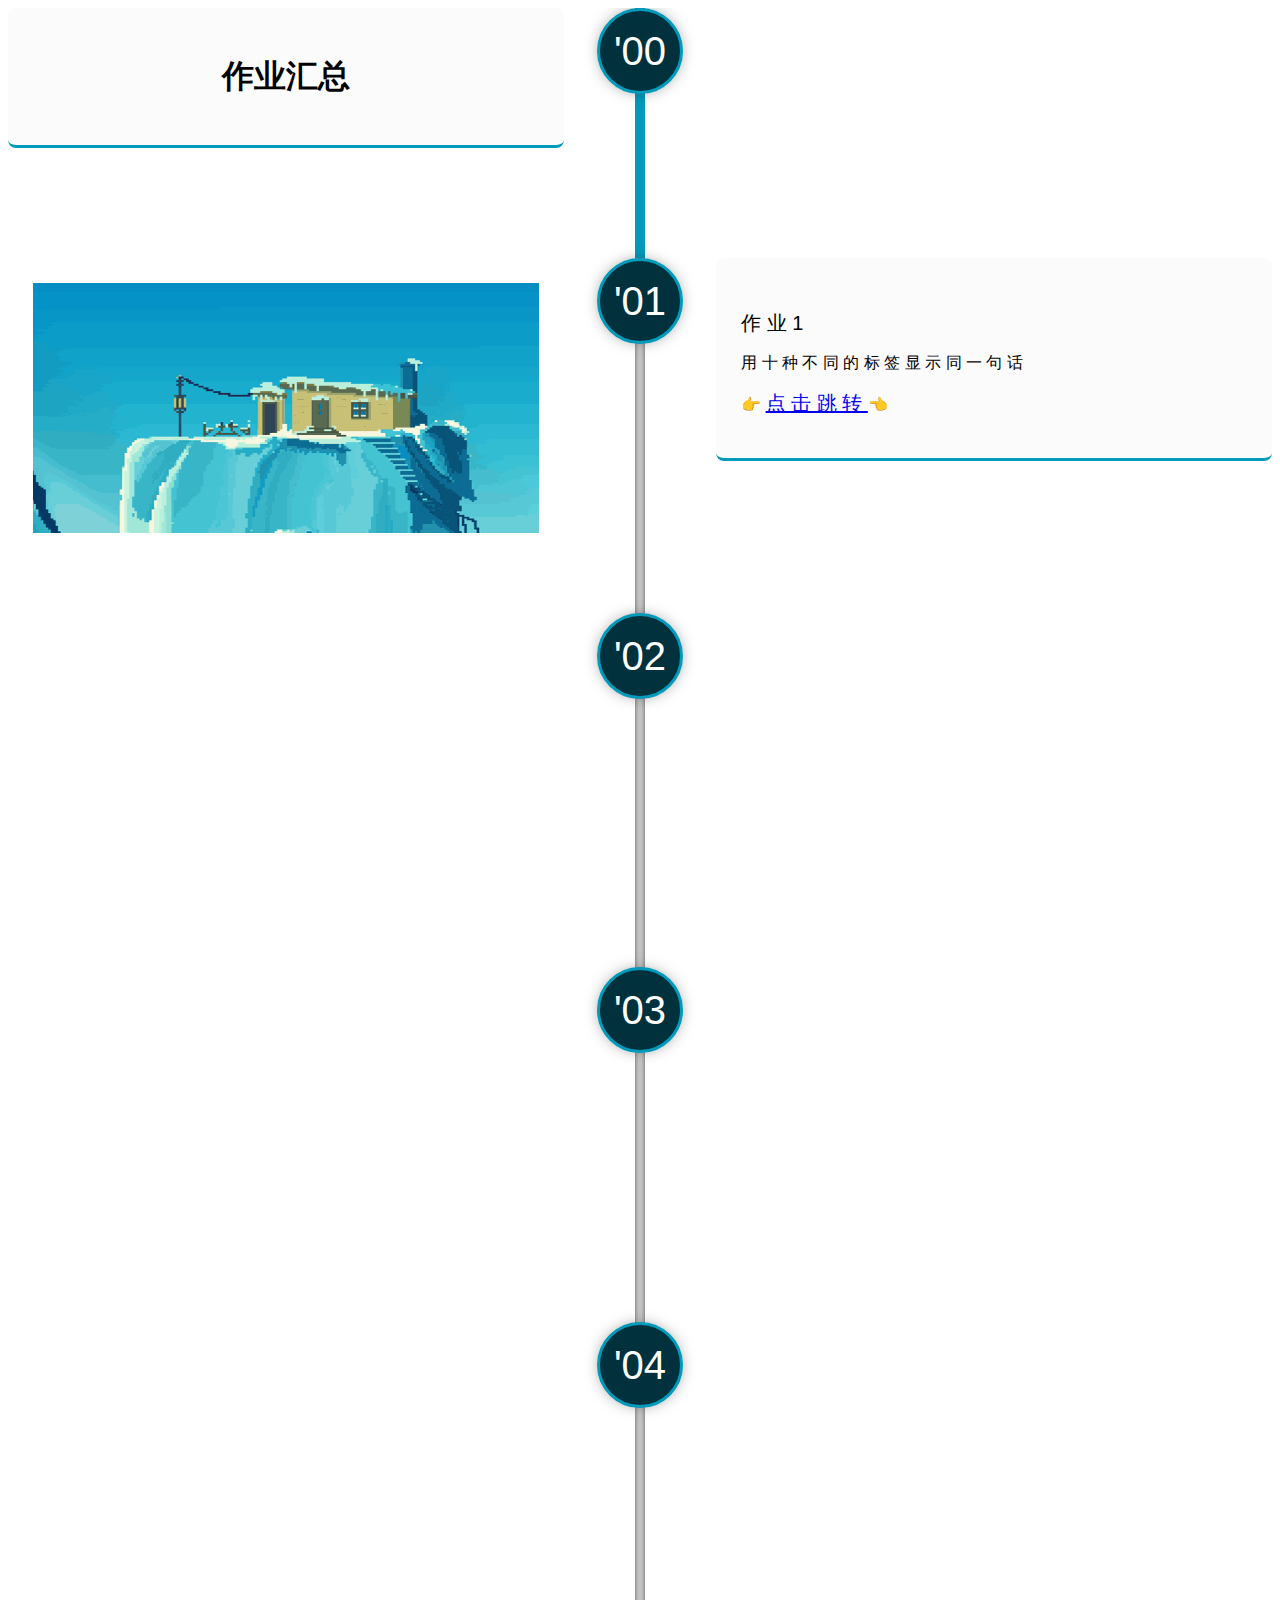
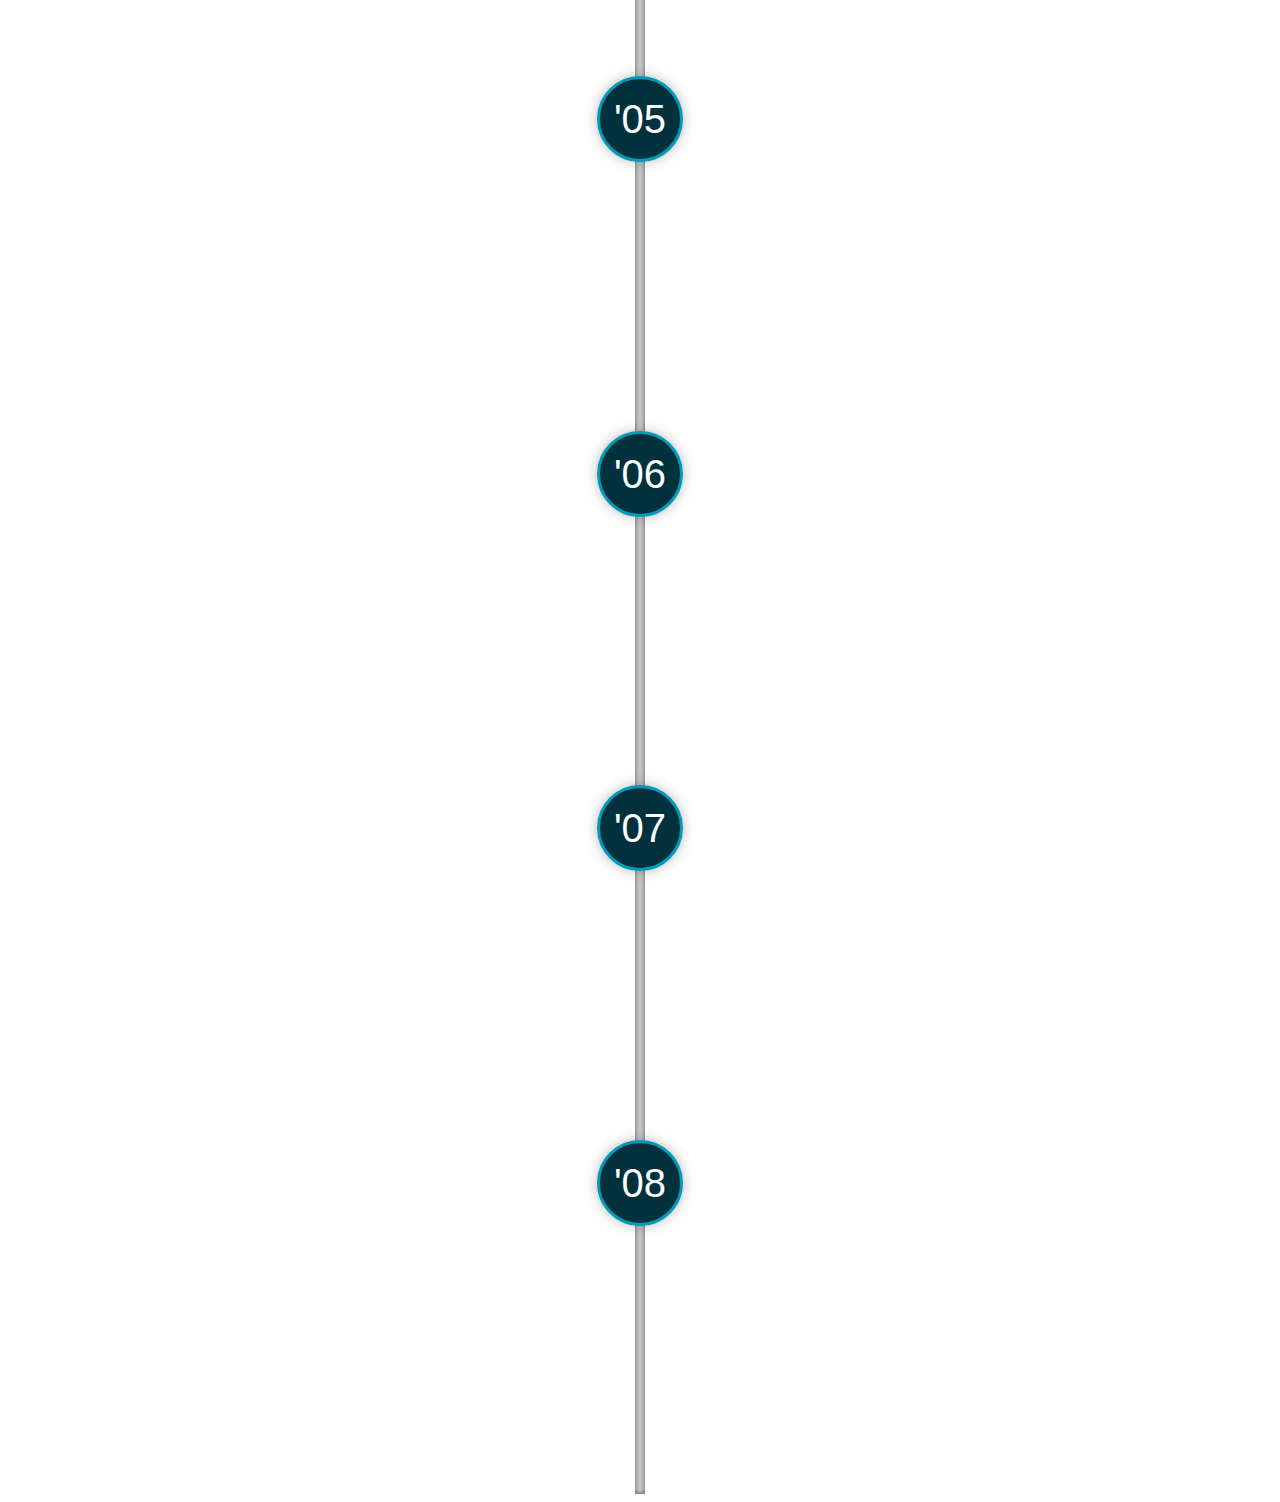
==== index.html @ f7788700 "t" ====
<!DOCTYPE html>
<html>
	<head>
		<meta charset="utf-8" />
		<meta http-equiv="X-UA-Compatible" content="IE=edge,chrome=1"/>
		<meta name="viewport" content="width=device-width,initial-scale=1.0" />
		<title>主页</title>
		<link rel="stylesheet" type="text/css" href="css/cntl.css" />
	</head>
	<body>
		<div class="jq22-container">	
			<div class="cntl">
				<span class="cntl-bar cntl-center">
					<span class="cntl-bar-fill"></span>
				</span>
		
				<div class="cntl-states">
		
					<div class="cntl-state">
						<div class="cntl-content">
							<h1 style="text-align: center;">作业汇总</h1>
						</div>
						<div class="cntl-icon cntl-center">'00</div>
					</div>
		
		
					<div class="cntl-state">
						<div class="cntl-content">
							<h4>作 业 1</h4>
							<p>用 十 种 不 同 的 标 签 显 示 同 一 句 话</p>
							<p>👉 <a href="index0.html" style="font-size: 20px;">点 击 跳 转 </a>👈</p>
						</div>
		
						<div class="cntl-image"><img src="img/a1.png"></div>
						<div class="cntl-icon cntl-center" >'01</div>
					</div>
		
					<div class="cntl-state">
						<div class="cntl-content">
							<h4>作 业 2</h4>
							<p>做一个高考志愿表（各种信息及照片，至少有10种不同的TYPE的input）</p>
							<p>👉 <a href="index1.html" style="font-size: 20px;">点 击 跳 转 </a>👈</p>
						</div>
		
						<div class="cntl-image"><img src="img/a2.png"></div>
						<div class="cntl-icon cntl-center">'02</div>
					</div>
		
					<div class="cntl-state">
						<div class="cntl-content">
							<h4>作 业 3</h4>
							<p>关于军训</p>
							<p>👉 <a href="index2.html" style="font-size: 20px;">点 击 跳 转 </a>👈</p>
						</div>
		
						<div class="cntl-image"><img src="img/a3.png"></div>
						<div class="cntl-icon cntl-center">'03</div>
					</div>
		
					<div class="cntl-state">
						<div class="cntl-content">
							<h4>作业 4</h4>
							<p>我的家乡</p>
							<p>👉 <a href="index3.html" style="font-size: 20px;">点 击 跳 转 </a>👈</p>
						</div>
		
						<div class="cntl-image"><img src="img/a4.png"></div>
						<div class="cntl-icon cntl-center">'04</div>
					</div>
					
					<div class="cntl-state">
						<div class="cntl-content">
							<h4>作业 5</h4>
							<p>模仿网站</p>
							<p>👉 <a href="index4.html" style="font-size: 20px;">点 击 跳 转 </a>👈</p>
						</div>
		
						<div class="cntl-image"><img src="img/a5.png"></div>
						<div class="cntl-icon cntl-center">'05</div>
					</div>
					
					<div class="cntl-state">
						<div class="cntl-content">
							<h4>作业 6</h4>
							<p>弹性盒子</p>
							<p>👉 <a href=" " style="font-size: 20px;">点 击 跳 转 </a>👈</p>
						</div>
		
						<div class="cntl-image"><img src="img/a6.png"></div>
						<div class="cntl-icon cntl-center">'06</div>
					</div>
					
					<div class="cntl-state">
						<div class="cntl-content">
							<h4>作业 7</h4>
							<p>。。。</p>
							<p>👉 <a href=" " style="font-size: 20px;">点 击 跳 转 </a>👈</p>
						</div>
		
						<div class="cntl-image"><img src="img/a7.png"></div>
						<div class="cntl-icon cntl-center">'07</div>
					</div>
					
					<div class="cntl-state">
						<div class="cntl-content">
							<h4>作业 8</h4>
							<p>。。。</p>
							<p>👉 <a href=" " style="font-size: 20px;">点 击 跳 转 </a>👈</p>
						</div>
		
						<div class="cntl-image"><img src="img/a8.png"></div>
						<div class="cntl-icon cntl-center">'08</div>
					</div>
				</div>
			</div>
		
		</div>
		
		<script type="text/javascript" src="js/jquery.min.js"></script>
		<script type="text/javascript" src="js/jquery.cntl.js"></script>
		<script type="text/javascript">
			$(document).ready(function(e){
				$('.cntl').cntl({
					revealbefore: 300,
					anim_class: 'cntl-animate',
					onreveal: function(e){
						console.log(e);
					}
				});
			});
		</script>
		
	</body>
</html>
---- css/cntl.css ----
body {
	font-family: Arial;
}


.cntl {
	position: relative;
	width: 100%;
	overflow: hidden;
}

.cntl-center {
	left:0;
    right:0;
    margin-left:auto;
    margin-right:auto;
}

.cntl-bar {
	position: absolute;
	width: 10px;
	top: 0;
	bottom: 0;
	background-color: #ccc;
	box-shadow: inset 0px 0px 7px -2px #000;
}


.cntl-bar-fill {
	background-color: #009ABB;
	position: absolute;
	left:0;
	right:0;
	top:0;
	height:0;

}

.cntl-state {
	position: relative;
	width:100%;
	min-height: 200px;
	margin-bottom: 50px;
}

.cntl-state::after {
	display:block;
	content: ' ';
	clear:both;
}

.cntl-icon {
	border-radius: 50%;
	width: 80px;
	height: 80px;
	background-color: #00313C;
	border: solid 3px #009ABB;
	box-shadow: 0px 0px 19px -9px #000;
	position: absolute;
	top: 0;
	text-align: center;
	line-height: 80px;
	font-size: 40px;
	color: #fff;
}

.cntl-content {
	width: 40%;
	padding: 2%;
	background-color: rgba(238, 238, 238, 0.25);
	border-radius: 8px;
	border-bottom: solid 3px #009ABB;
	float:left;
	opacity:0;
	position:relative;
	margin-left:-40%;
}

.cntl-state:nth-child(2n+2) .cntl-content {
	float:right;
	margin-right:-40%;
}

.cntl-image {
	opacity:0;
	width: 40%;
	padding: 2%;
}

.cntl-state:nth-child(2n+1) .cntl-image {
	float:right;
}

.cntl-image img {
	width:100%;
	height:250px;
}

.cntl-content h4 {
	font-size:20px;
	font-weight: normal;
	margin-bottom: 10px;
}


/*
animations
*/
.cntl-bar-fill,.cntl-content,.cntl-image {
	-webkit-transition: all 500ms ease;
	-moz-transition: all 500ms ease;
	-o-transition: all 500ms ease;
	-ms-transition: all 500ms ease;
	transition: all 500ms ease;
}

.cntl-state:nth-child(2n+2).cntl-animate .cntl-content {
	margin-right:0%;
}

.cntl-animate .cntl-content {
	opacity:1;
	margin-left:0%;
}

.cntl-animate .cntl-image {
	opacity:1;
}




/* mobile support */

@media (max-width: 600px) {

	.cntl-bar {
		left:auto;
		right: 37px;
	}

	.cntl-content {
		width:80%;
		float:none;
	}
	.cntl-state:nth-child(2n+2) .cntl-content {
		margi-right:0%;
		float:none;
	}

	.cntl-image {
		width:80%;
	}

	.cntl-state:nth-child(2n+1) .cntl-image {
		float:none;
	}

	.animate .cntl-content {
		margin-left: 2%;
	}

	.cntl-icon {
		left: auto;
		right: 0;
	}

}
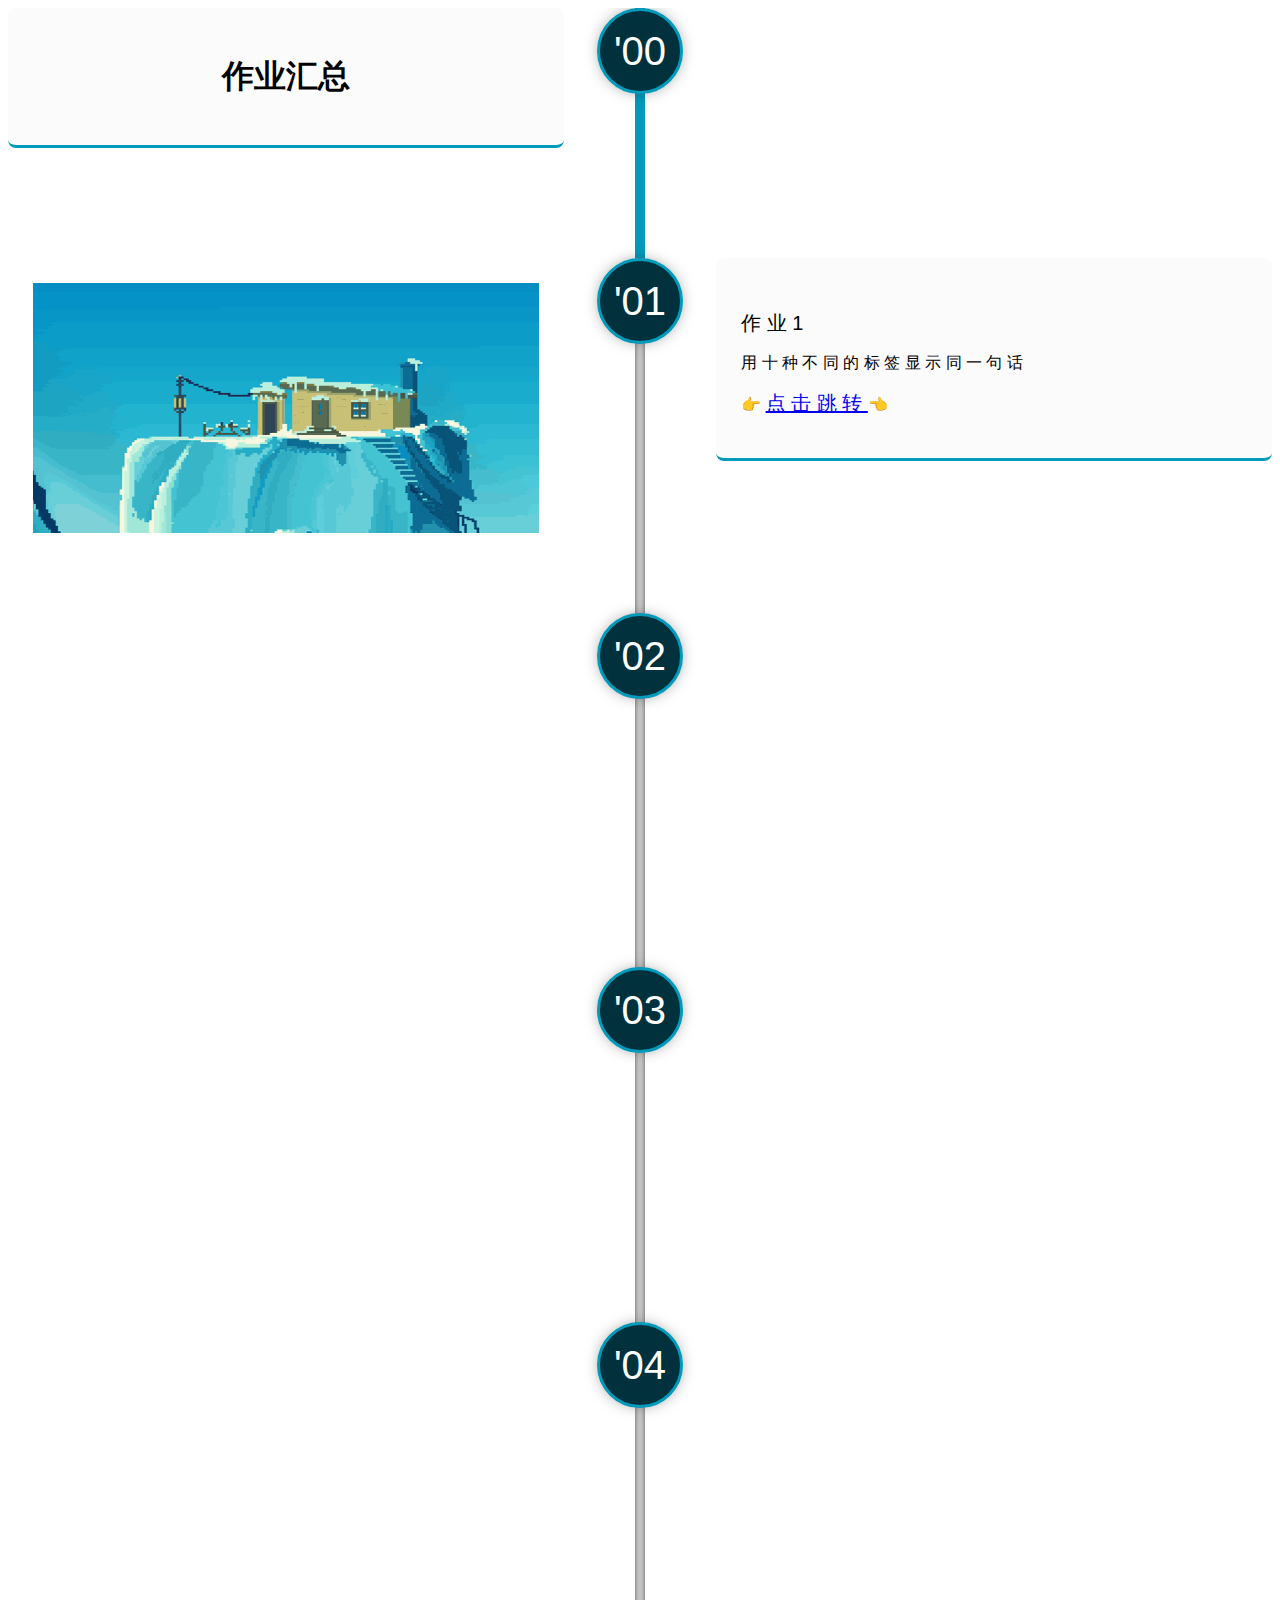
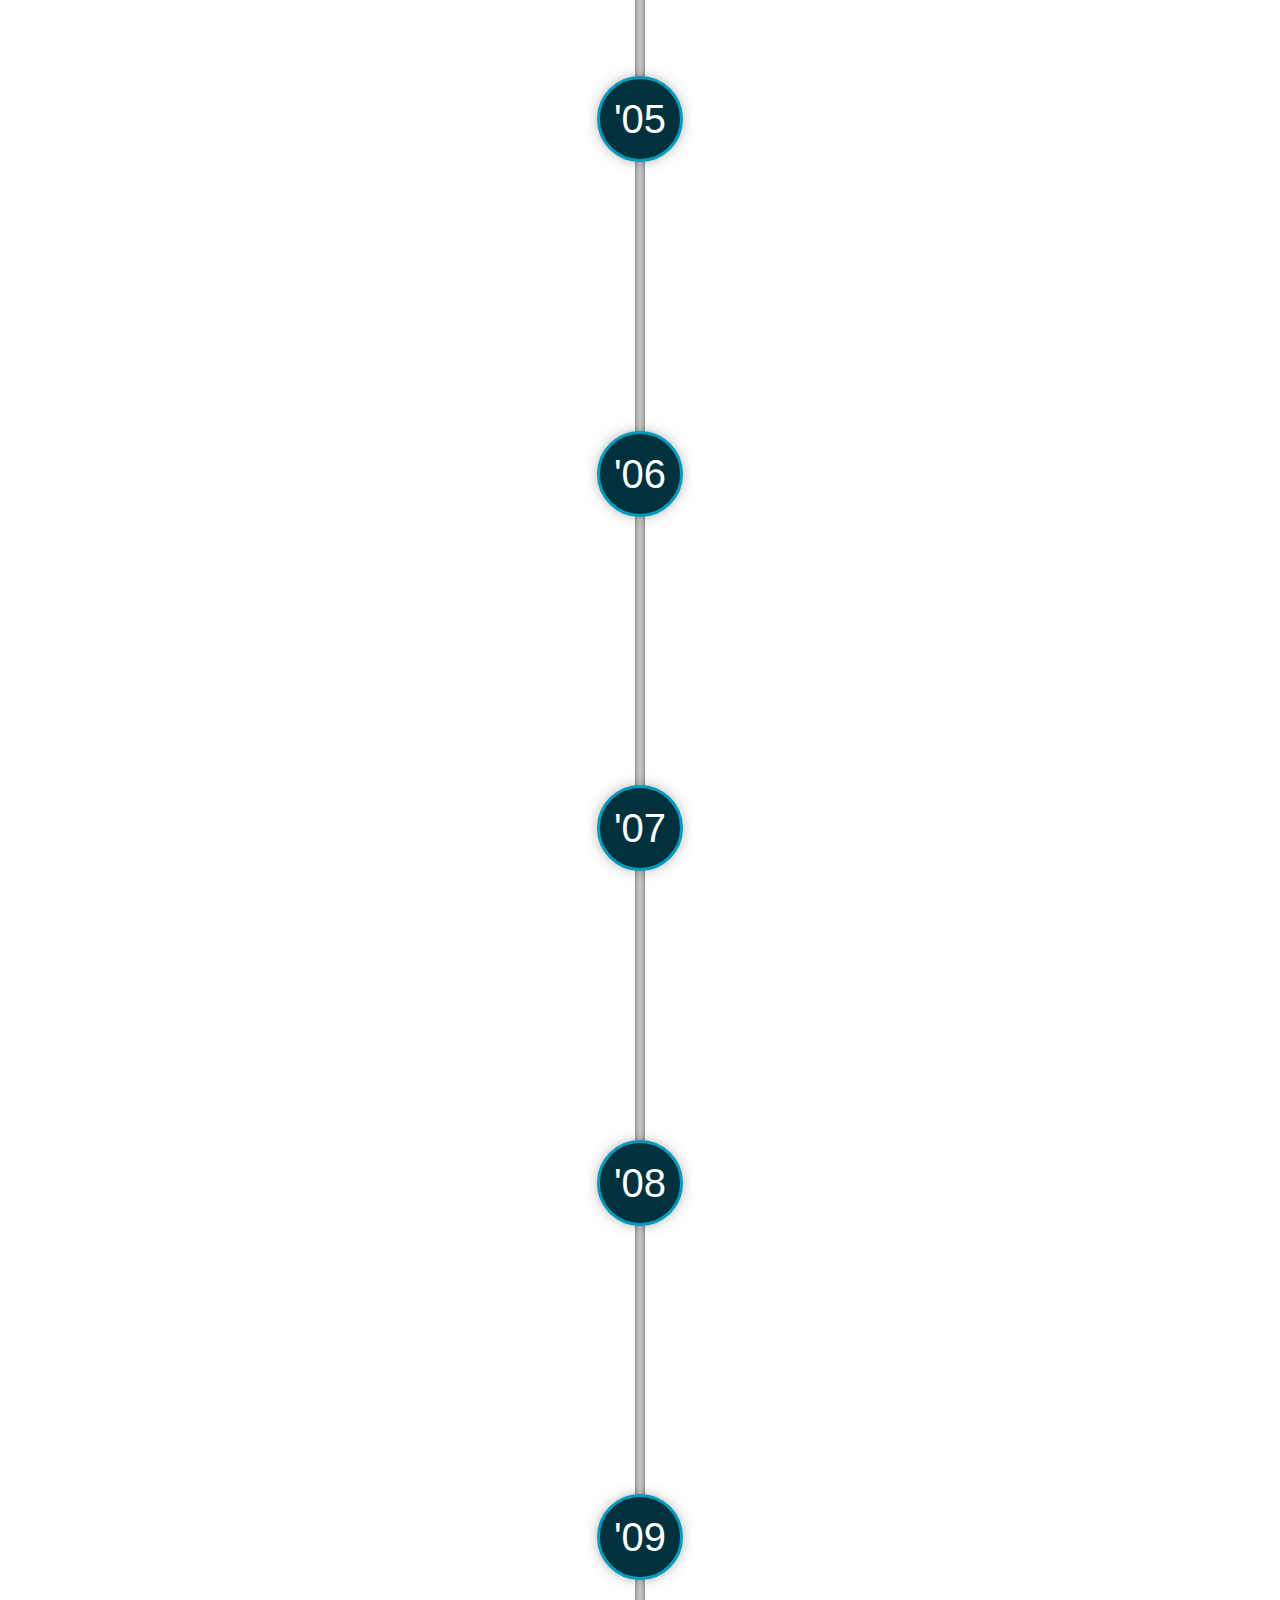
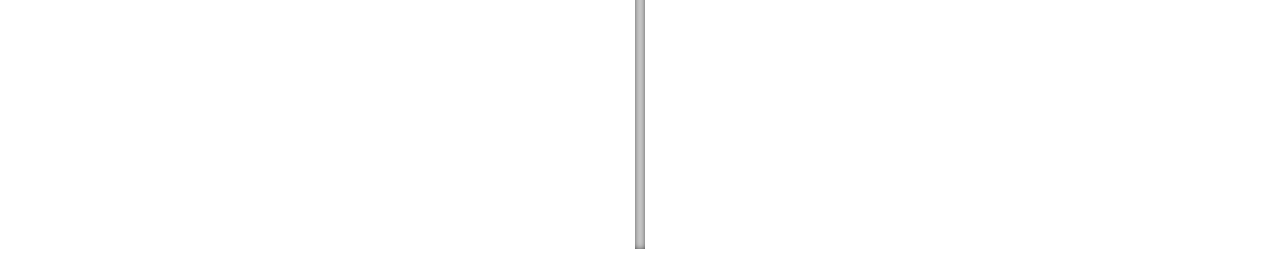
==== commit c8055b11: "m" ====
--- a/index.html
+++ b/index.html
@@ -83,7 +83,7 @@
 						<div class="cntl-content">
 							<h4>作业 6</h4>
 							<p>弹性盒子</p>
-							<p>👉 <a href=" " style="font-size: 20px;">点 击 跳 转 </a>👈</p>
+							<p>👉 <a href="index5.html" style="font-size: 20px;">点 击 跳 转 </a>👈</p>
 						</div>
 		
 						<div class="cntl-image"><img src="img/a6.png"></div>
@@ -93,8 +93,8 @@
 					<div class="cntl-state">
 						<div class="cntl-content">
 							<h4>作业 7</h4>
-							<p>。。。</p>
-							<p>👉 <a href=" " style="font-size: 20px;">点 击 跳 转 </a>👈</p>
+							<p>js操作</p>
+							<p>👉 <a href="index6.html" style="font-size: 20px;">点 击 跳 转 </a>👈</p>
 						</div>
 		
 						<div class="cntl-image"><img src="img/a7.png"></div>
@@ -104,12 +104,23 @@
 					<div class="cntl-state">
 						<div class="cntl-content">
 							<h4>作业 8</h4>
-							<p>。。。</p>
-							<p>👉 <a href=" " style="font-size: 20px;">点 击 跳 转 </a>👈</p>
+							<p>商业计划书</p>
+							<p>👉 <a href="img/商业计划书tlz.zip" style="font-size: 20px;">点 击 下 载 </a>👈</p>
 						</div>
 		
 						<div class="cntl-image"><img src="img/a8.png"></div>
 						<div class="cntl-icon cntl-center">'08</div>
+					</div>
+					
+					<div class="cntl-state">
+						<div class="cntl-content">
+							<h4>作业 9</h4>
+							<p>商业网站</p>
+							<p>👉 <a href="index7.html" style="font-size: 20px;">点 击 跳 转 </a>👈</p>
+						</div>
+		
+						<div class="cntl-image"><img src="img/a9.jpg"></div>
+						<div class="cntl-icon cntl-center">'09</div>
 					</div>
 				</div>
 			</div>
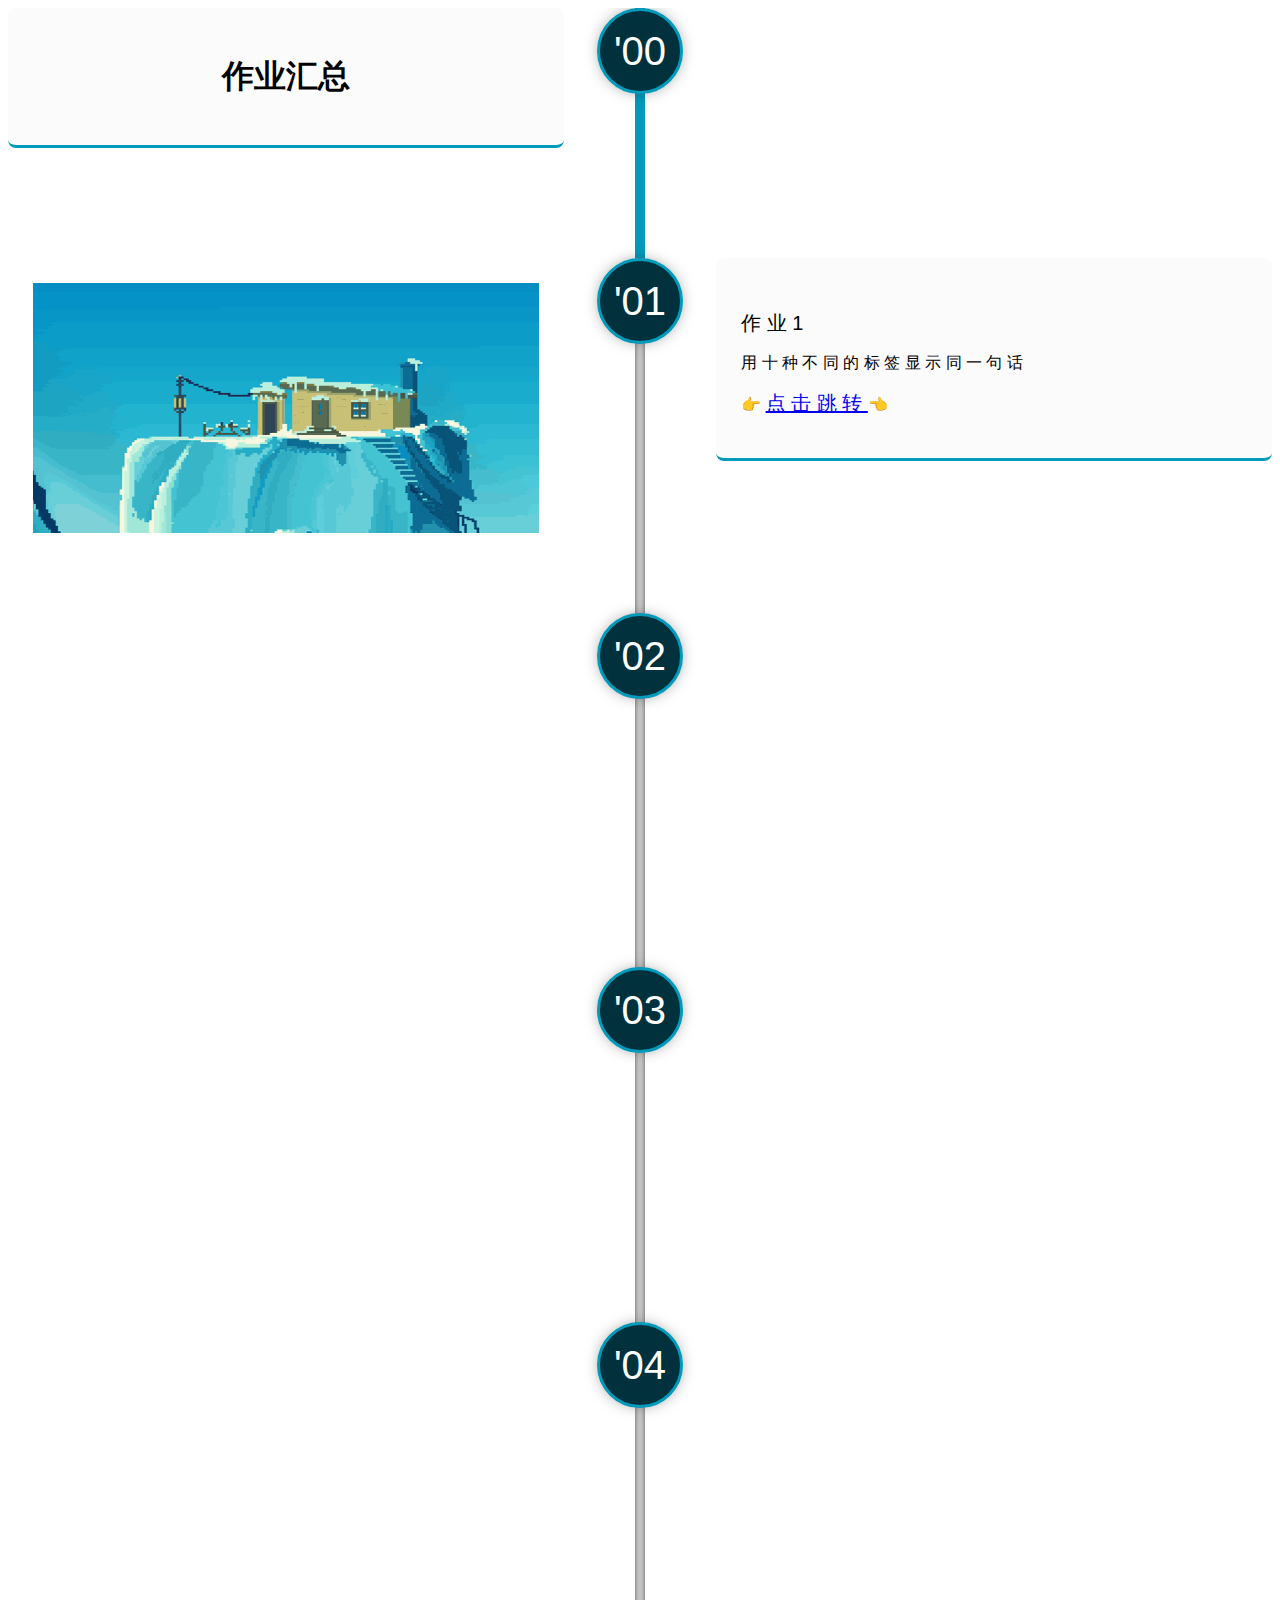
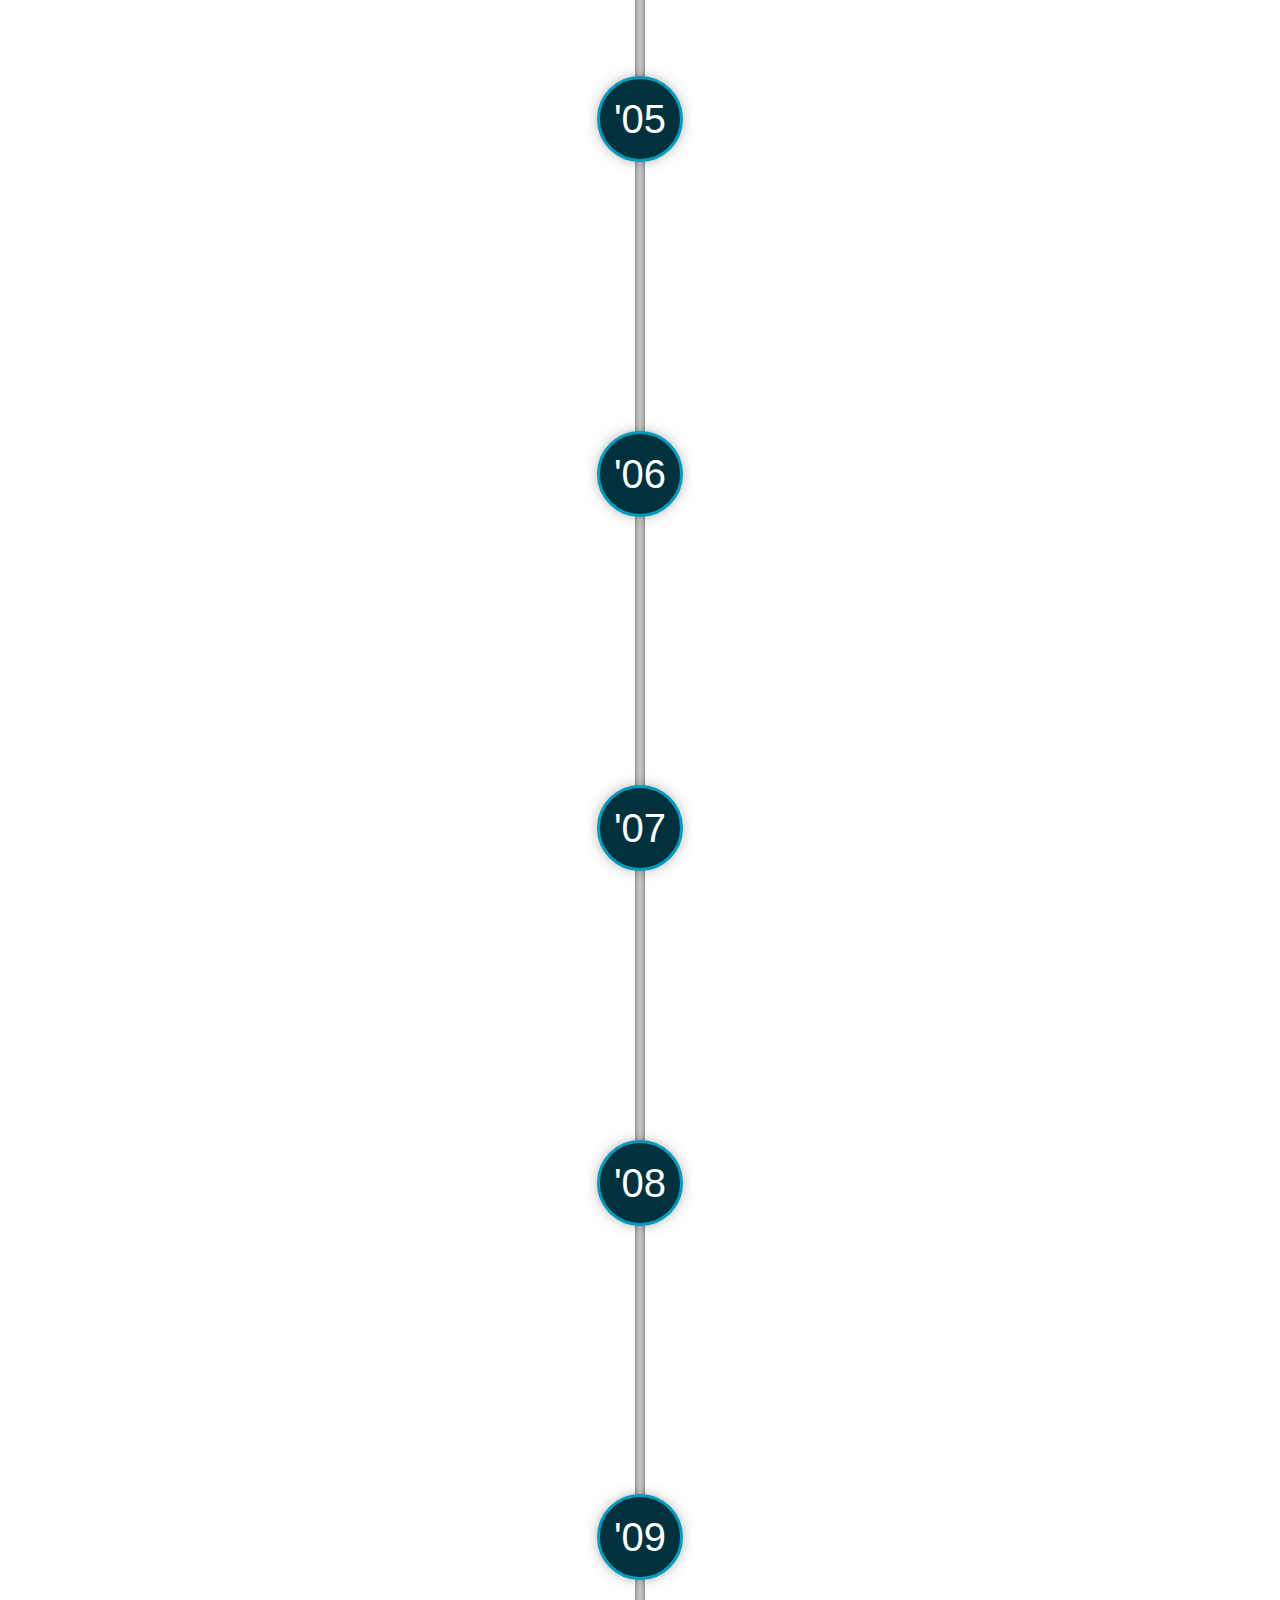
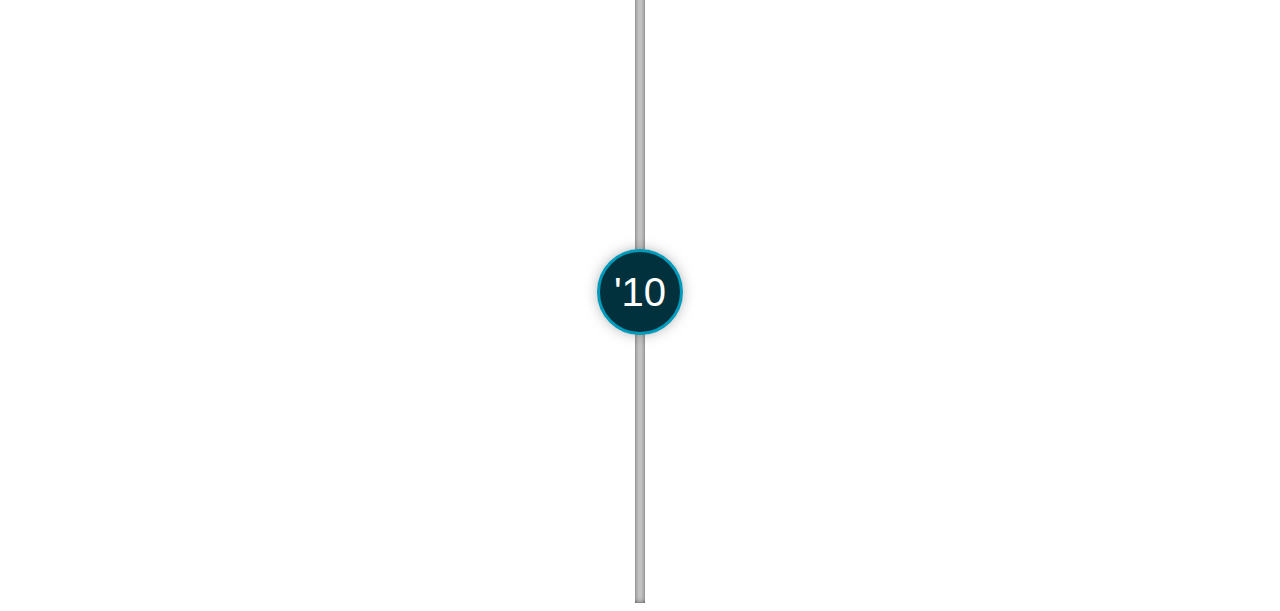
==== commit c7e4adf5: "tr" ====
--- a/index.html
+++ b/index.html
@@ -71,7 +71,7 @@
 					<div class="cntl-state">
 						<div class="cntl-content">
 							<h4>作业 5</h4>
-							<p>模仿网站</p>
+							<p>我的爱好</p>
 							<p>👉 <a href="index4.html" style="font-size: 20px;">点 击 跳 转 </a>👈</p>
 						</div>
 		
@@ -82,7 +82,7 @@
 					<div class="cntl-state">
 						<div class="cntl-content">
 							<h4>作业 6</h4>
-							<p>弹性盒子</p>
+							<p>模仿网站</p>
 							<p>👉 <a href="index5.html" style="font-size: 20px;">点 击 跳 转 </a>👈</p>
 						</div>
 		
@@ -93,7 +93,7 @@
 					<div class="cntl-state">
 						<div class="cntl-content">
 							<h4>作业 7</h4>
-							<p>js操作</p>
+							<p>弹性盒子</p>
 							<p>👉 <a href="index6.html" style="font-size: 20px;">点 击 跳 转 </a>👈</p>
 						</div>
 		
@@ -104,8 +104,8 @@
 					<div class="cntl-state">
 						<div class="cntl-content">
 							<h4>作业 8</h4>
-							<p>商业计划书</p>
-							<p>👉 <a href="img/商业计划书tlz.zip" style="font-size: 20px;">点 击 下 载 </a>👈</p>
+							<p>js操作</p>
+							<p>👉 <a href="index7.html" style="font-size: 20px;">点 击 跳 转 </a>👈</p>
 						</div>
 		
 						<div class="cntl-image"><img src="img/a8.png"></div>
@@ -115,12 +115,22 @@
 					<div class="cntl-state">
 						<div class="cntl-content">
 							<h4>作业 9</h4>
-							<p>商业网站</p>
-							<p>👉 <a href="index7.html" style="font-size: 20px;">点 击 跳 转 </a>👈</p>
+							<p>商业计划书</p>
+							<p>👉 <a href="index8.html" style="font-size: 20px;">点 击 跳 转 </a>👈</p>
 						</div>
 		
 						<div class="cntl-image"><img src="img/a9.jpg"></div>
 						<div class="cntl-icon cntl-center">'09</div>
+					</div>
+					<div class="cntl-state">
+						<div class="cntl-content">
+							<h4>作业 10</h4>
+							<p>商业网站</p>
+							<p>👉 <a href="index9.html" style="font-size: 20px;">点 击 跳 转 </a>👈</p>
+						</div>
+		
+						<div class="cntl-image"><img src="img/a10.jpg"></div>
+						<div class="cntl-icon cntl-center">'10</div>
 					</div>
 				</div>
 			</div>
